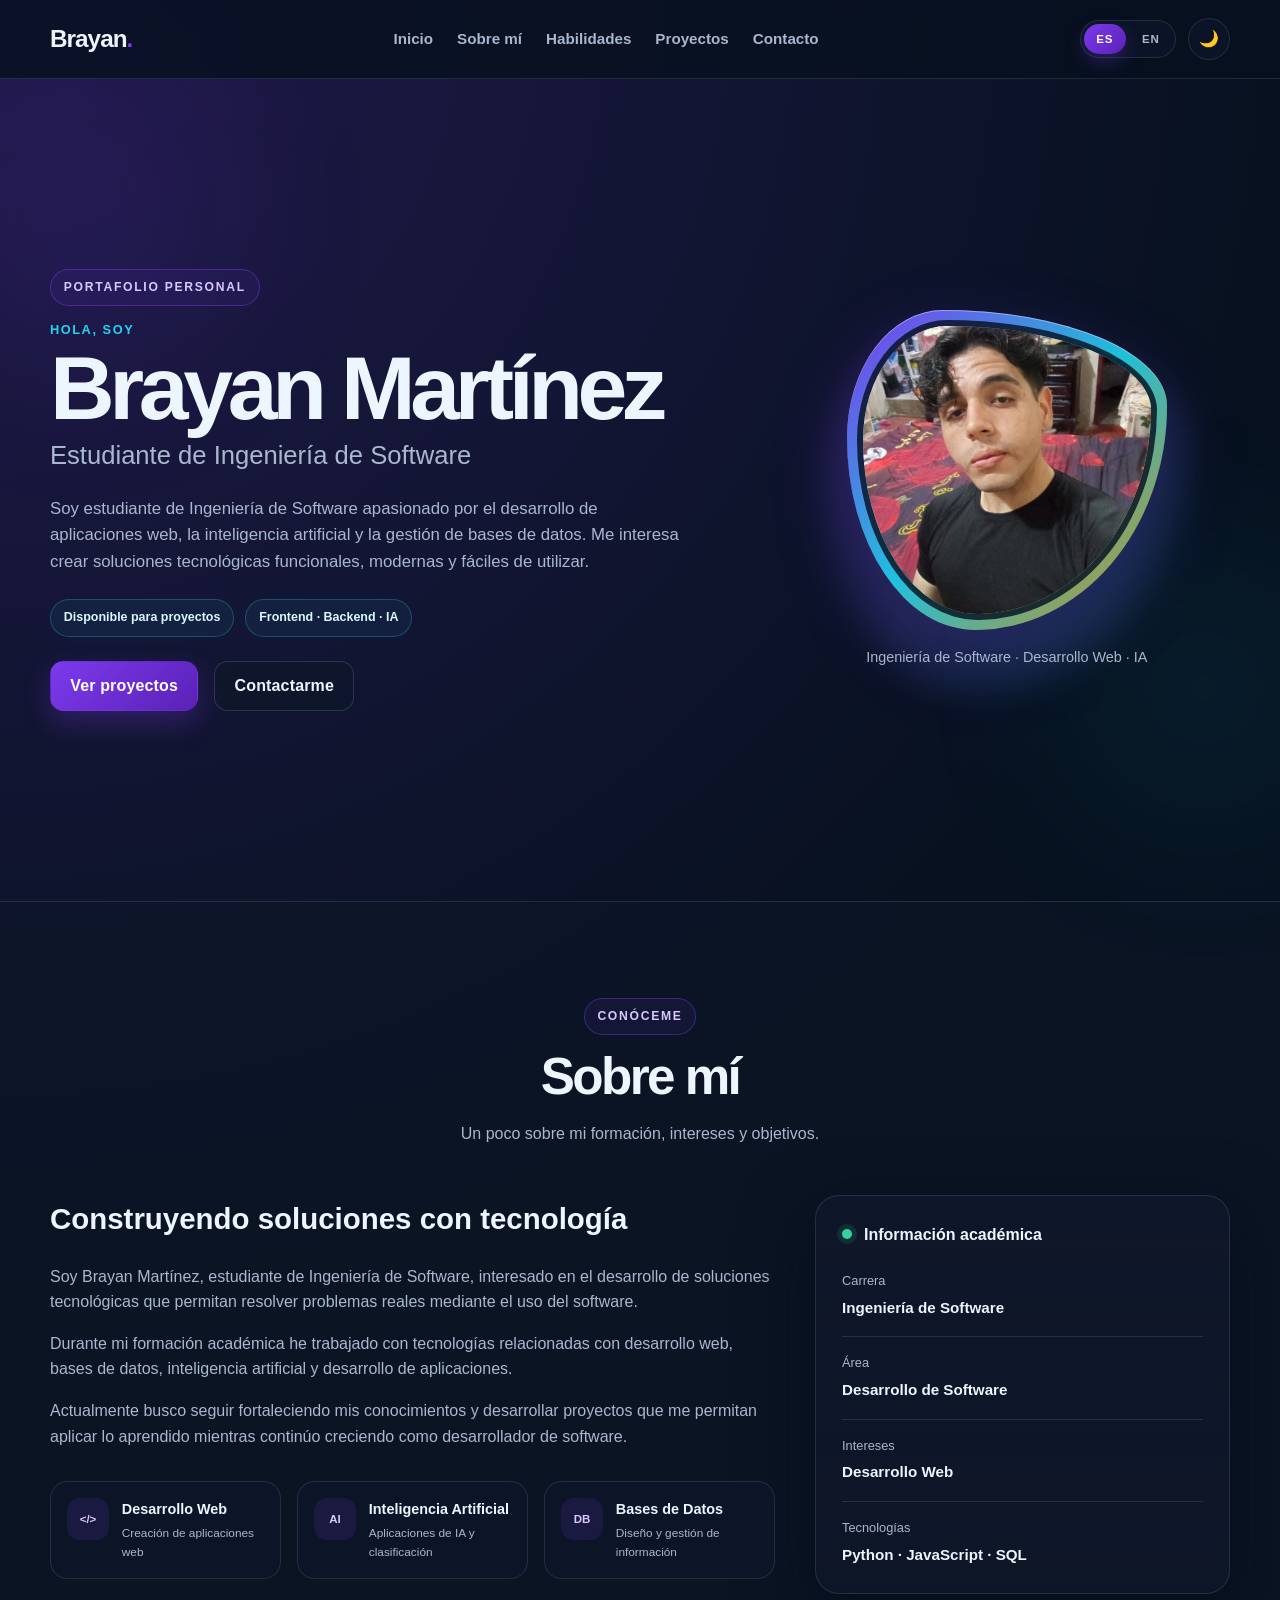
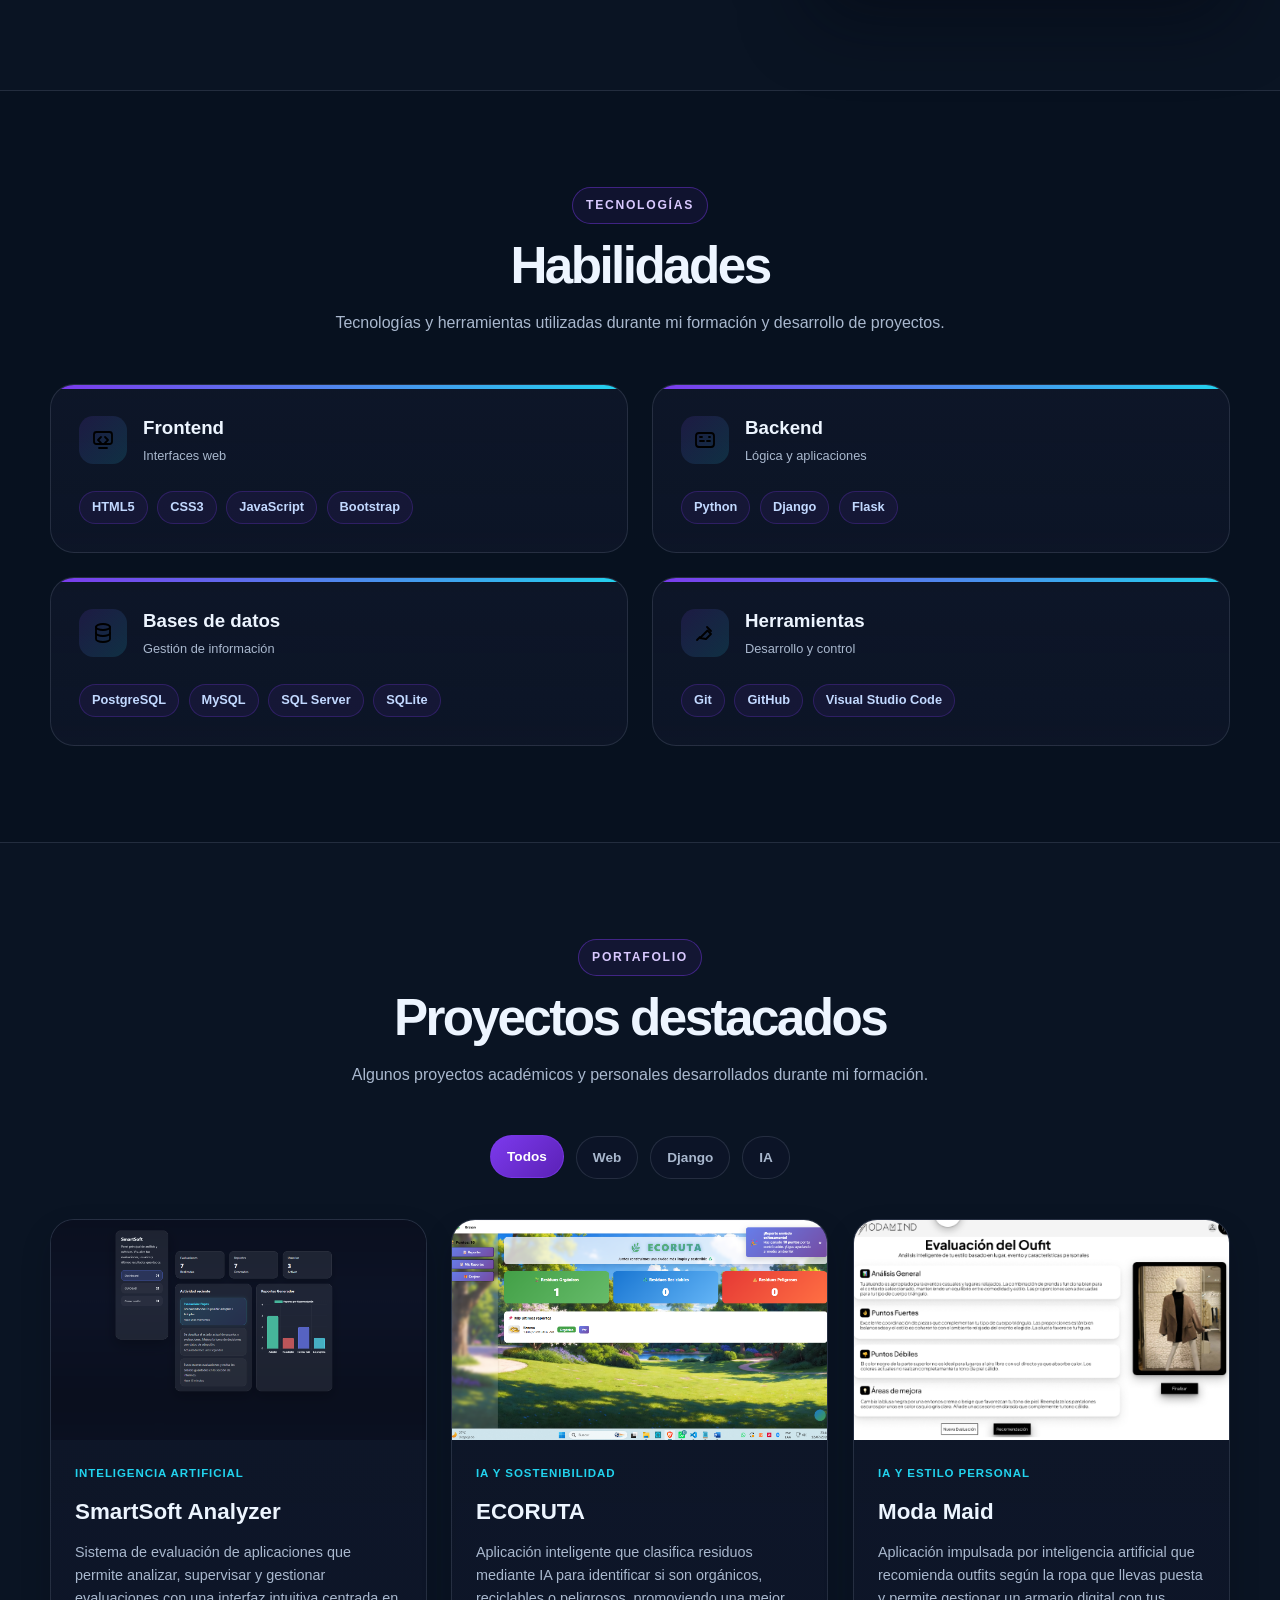
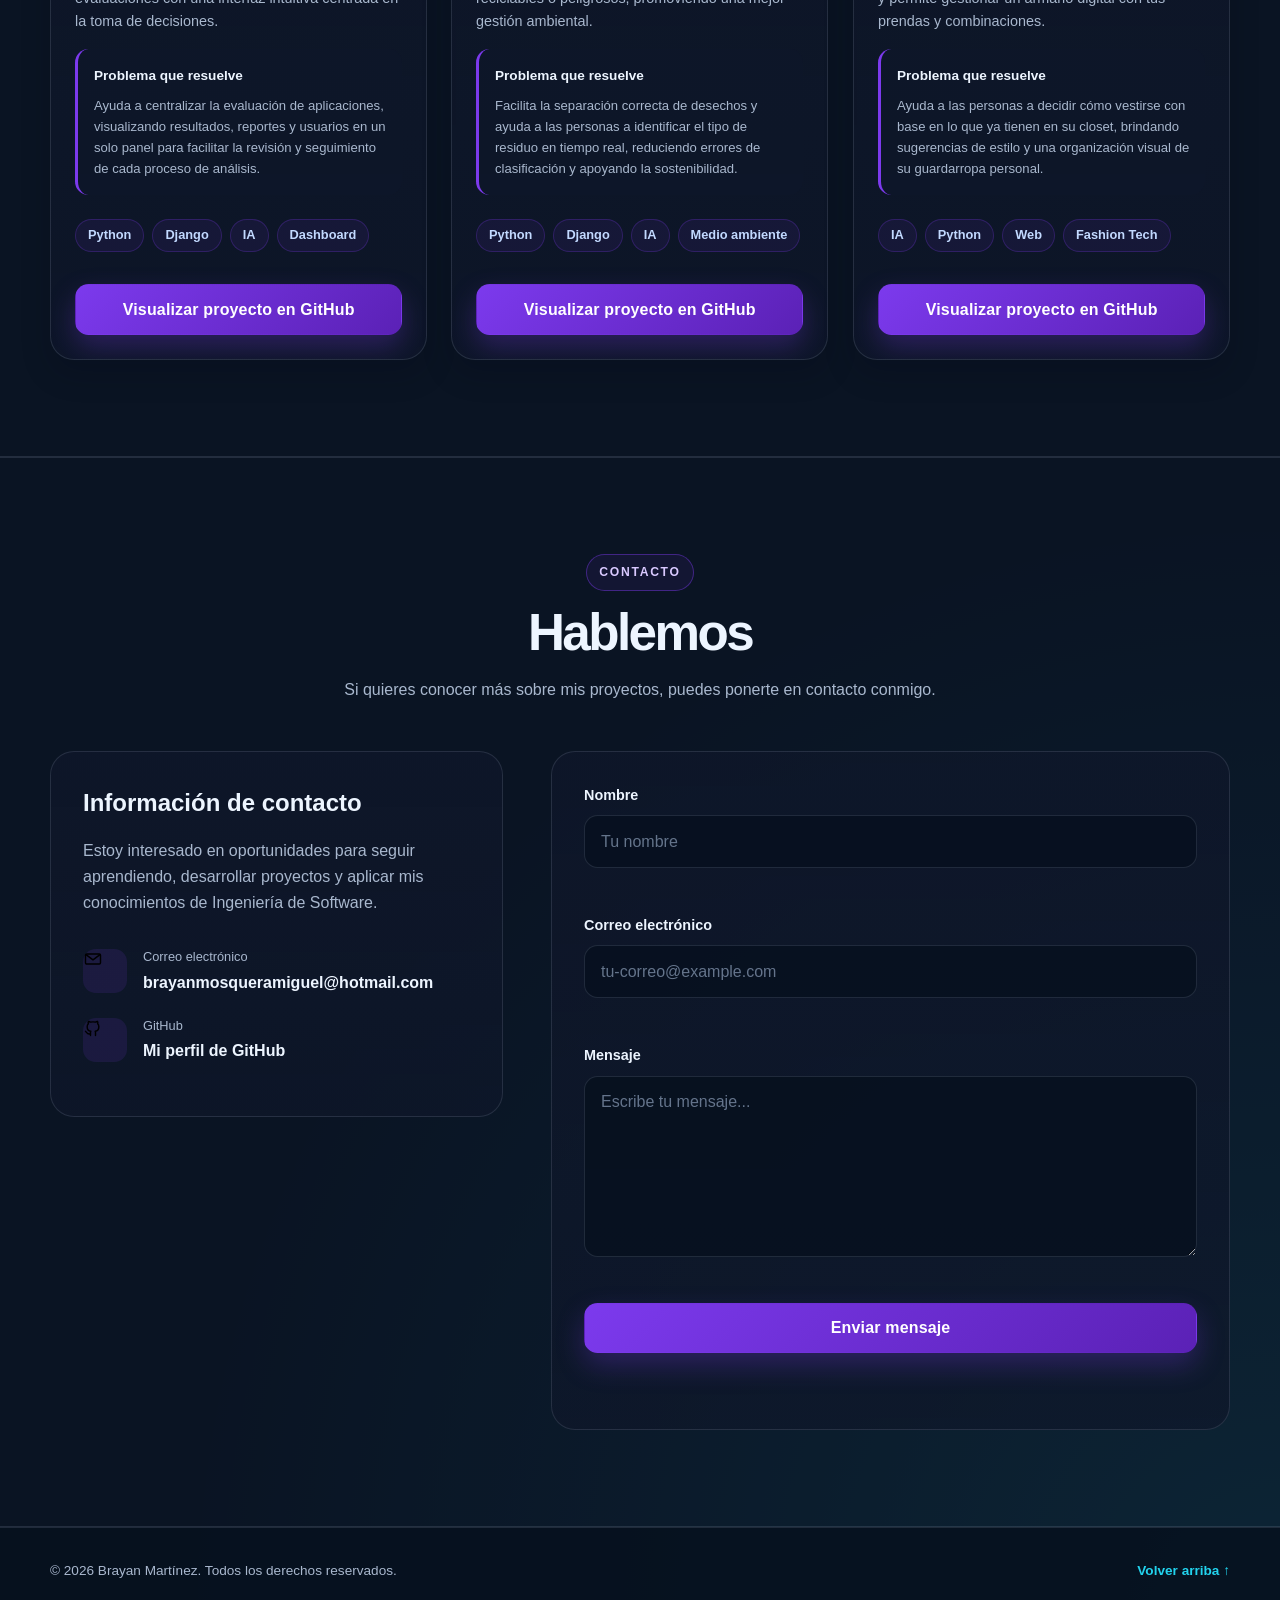
==== index.html @ 69aeb0bf "separando los archivos de la carpeta portafolio a main" ====
<!DOCTYPE html>
<html lang="es">

<head>
    <meta charset="UTF-8">

    <meta
        name="viewport"
        content="width=device-width, initial-scale=1.0"
    >

    <meta
        name="description"
        content="Portafolio profesional de Brayan Martínez, estudiante de Ingeniería de Software."
    >

    <meta
        name="author"
        content="Brayan Martínez"
    >

    <title>Brayan Martínez | Portafolio</title>

    <link
        rel="stylesheet"
        href="css/styles.css"
    >
</head>

<body>
    <header class="header">

        <div class="container navbar">

            <a
                href="#inicio"
                class="logo"
                aria-label="Ir al inicio"
            >
                Brayan<span>.</span>
            </a>

            <nav
                class="nav"
                aria-label="Navegación principal"
            >

                <button
                    id="menu-toggle"
                    class="menu-toggle"
                    aria-label="Abrir menú"
                    aria-expanded="false"
                    aria-controls="nav-list"
                    type="button"
                >
                    ☰
                </button>

                <ul
                    id="nav-list"
                    class="nav-list"
                >
                    <li>
                        <a href="#inicio" data-i18n="nav.home">Inicio</a>
                    </li>

                    <li>
                        <a href="#sobre-mi" data-i18n="nav.about">Sobre mí</a>
                    </li>

                    <li>
                        <a href="#skills" data-i18n="nav.skills">Habilidades</a>
                    </li>

                    <li>
                        <a href="#proyectos" data-i18n="nav.projects">Proyectos</a>
                    </li>

                    <li>
                        <a href="#contacto" data-i18n="nav.contact">Contacto</a>
                    </li>
                </ul>

            </nav>

            <div class="toolbar-actions">
                <div class="lang-switch" aria-label="Selector de idioma">
                    <button class="lang-btn active" type="button" data-lang="es" aria-label="Cambiar a español">ES</button>
                    <button class="lang-btn" type="button" data-lang="en" aria-label="Switch to English">EN</button>
                </div>

                <button
                    id="theme-toggle"
                    class="theme-toggle"
                    type="button"
                    aria-label="Cambiar a modo claro"
                >
                    🌙
                </button>
            </div>

        </div>

    </header>


    <main>
        <section
            id="inicio"
            class="hero section"
        >

            <div class="container hero-content">

                <div class="hero-text">

                    <span class="section-tag" data-i18n="hero.tag">
                        PORTAFOLIO PERSONAL
                    </span>

                    <p class="hero-greeting" data-i18n="hero.greeting">
                        Hola, soy
                    </p>

                    <h1>
                        Brayan Martínez
                    </h1>

                    <h2 data-i18n="hero.subtitle">
                        Estudiante de Ingeniería de Software
                    </h2>

                    <p class="hero-description" data-i18n="hero.description">
                        Soy estudiante de Ingeniería de Software apasionado
                        por el desarrollo de aplicaciones web, la inteligencia
                        artificial y la gestión de bases de datos. Me interesa
                        crear soluciones tecnológicas funcionales, modernas
                        y fáciles de utilizar.
                    </p>

                    <div class="hero-meta" aria-label="Información rápida">
                        <span data-i18n="hero.meta.one">Disponible para proyectos</span>
                        <span data-i18n="hero.meta.two">Frontend · Backend · IA</span>
                    </div>

                    <div class="hero-actions">

                        <a
                            href="#proyectos"
                            class="btn btn-primary"
                            data-i18n="hero.button.primary"
                        >
                            Ver proyectos
                        </a>

                        <a
                            href="#contacto"
                            class="btn btn-secondary"
                            data-i18n="hero.button.secondary"
                        >
                            Contactarme
                        </a>

                    </div>

                </div>


                <figure class="hero-image">

                    <div class="profile-image-wrapper">

                        <img
                            src="img/Perfil.png"
                            alt="Foto de Brayan Martínez"
                        >

                    </div>

                    <figcaption>
                        Ingeniería de Software · Desarrollo Web · IA
                    </figcaption>

                </figure>

            </div>

        </section>

        <section
            id="sobre-mi"
            class="section section-alt"
        >

            <div class="container">

                <div class="section-header">

                    <span class="section-tag">
                        CONÓCEME
                    </span>

                    <h2>
                        Sobre mí
                    </h2>

                    <p>
                        Un poco sobre mi formación, intereses y objetivos.
                    </p>

                </div>


                <div class="about-grid">

                    <article class="about-content">

                        <div class="about-text">

                            <h3>
                                Construyendo soluciones con tecnología
                            </h3>

                            <p>
                                Soy Brayan Martínez, estudiante de Ingeniería
                                de Software, interesado en el desarrollo de
                                soluciones tecnológicas que permitan resolver
                                problemas reales mediante el uso del software.
                            </p>

                            <p>
                                Durante mi formación académica he trabajado
                                con tecnologías relacionadas con desarrollo
                                web, bases de datos, inteligencia artificial
                                y desarrollo de aplicaciones.
                            </p>

                            <p>
                                Actualmente busco seguir fortaleciendo mis
                                conocimientos y desarrollar proyectos que me
                                permitan aplicar lo aprendido mientras
                                continúo creciendo como desarrollador
                                de software.
                            </p>


                            <div class="about-highlights">

                                <article class="highlight-item">
                                    <span class="highlight-icon">
                                        &lt;/&gt;
                                    </span>

                                    <div>
                                        <strong>
                                            Desarrollo Web
                                        </strong>

                                        <span>
                                            Creación de aplicaciones web
                                        </span>
                                    </div>
                                </article>


                                <article class="highlight-item">
                                    <span class="highlight-icon">
                                        AI
                                    </span>

                                    <div>
                                        <strong>
                                            Inteligencia Artificial
                                        </strong>

                                        <span>
                                            Aplicaciones de IA y clasificación
                                        </span>
                                    </div>
                                </article>


                                <article class="highlight-item">
                                    <span class="highlight-icon">
                                        DB
                                    </span>

                                    <div>
                                        <strong>
                                            Bases de Datos
                                        </strong>

                                        <span>
                                            Diseño y gestión de información
                                        </span>
                                    </div>
                                </article>

                            </div>

                        </div>

                    </article>


                    <aside class="about-card">

                        <div class="about-card-header">
                            <span class="status-dot"></span>

                            <span>
                                Información académica
                            </span>
                        </div>

                        <div class="about-info">

                            <div class="info-item">
                                <span class="info-label">
                                    Carrera
                                </span>

                                <strong>
                                    Ingeniería de Software
                                </strong>
                            </div>


                            <div class="info-item">
                                <span class="info-label">
                                    Área
                                </span>

                                <strong>
                                    Desarrollo de Software
                                </strong>
                            </div>


                            <div class="info-item">
                                <span class="info-label">
                                    Intereses
                                </span>

                                <strong>
                                    Desarrollo Web
                                </strong>
                            </div>


                            <div class="info-item">
                                <span class="info-label">
                                    Tecnologías
                                </span>

                                <strong>
                                    Python · JavaScript · SQL
                                </strong>
                            </div>

                        </div>

                    </aside>

                </div>

            </div>

        </section>

        <section
            id="skills"
            class="section"
        >

            <div class="container">

                <div class="section-header">

                    <span class="section-tag">
                        TECNOLOGÍAS
                    </span>

                    <h2>
                        Habilidades
                    </h2>

                    <p>
                        Tecnologías y herramientas utilizadas durante
                        mi formación y desarrollo de proyectos.
                    </p>

                </div>


                <div class="skills-grid">

                    <article class="skill-category">

                        <div class="skill-category-header">
                            <span class="category-icon">
                                <img src="icon/frontend.svg" alt="Icono frontend" width="24" height="24">
                            </span>

                            <div>
                                <h3>
                                    Frontend
                                </h3>

                                <p>
                                    Interfaces web
                                </p>
                            </div>
                        </div>

                        <div class="skill-list">

                            <span class="skill-badge">
                                HTML5
                            </span>

                            <span class="skill-badge">
                                CSS3
                            </span>

                            <span class="skill-badge">
                                JavaScript
                            </span>

                            <span class="skill-badge">
                                Bootstrap
                            </span>

                        </div>

                    </article>


                    <article class="skill-category">

                        <div class="skill-category-header">
                            <span class="category-icon">
                                <img src="icon/backend.svg" alt="Icono backend" width="24" height="24">
                            </span>

                            <div>
                                <h3>
                                    Backend
                                </h3>

                                <p>
                                    Lógica y aplicaciones
                                </p>
                            </div>
                        </div>

                        <div class="skill-list">

                            <span class="skill-badge">
                                Python
                            </span>

                            <span class="skill-badge">
                                Django
                            </span>

                            <span class="skill-badge">
                                Flask
                            </span>

                        </div>

                    </article>


                    <article class="skill-category">

                        <div class="skill-category-header">
                            <span class="category-icon">
                                <img src="icon/database.svg" alt="Icono de bases de datos" width="24" height="24">
                            </span>

                            <div>
                                <h3>
                                    Bases de datos
                                </h3>

                                <p>
                                    Gestión de información
                                </p>
                            </div>
                        </div>

                        <div class="skill-list">

                            <span class="skill-badge">
                                PostgreSQL
                            </span>

                            <span class="skill-badge">
                                MySQL
                            </span>

                            <span class="skill-badge">
                                SQL Server
                            </span>

                            <span class="skill-badge">
                                SQLite
                            </span>

                        </div>

                    </article>


                    <article class="skill-category">

                        <div class="skill-category-header">
                            <span class="category-icon">
                                <img src="icon/tools.svg" alt="Icono de herramientas" width="24" height="24">
                            </span>

                            <div>
                                <h3>
                                    Herramientas
                                </h3>

                                <p>
                                    Desarrollo y control
                                </p>
                            </div>
                        </div>

                        <div class="skill-list">

                            <span class="skill-badge">
                                Git
                            </span>

                            <span class="skill-badge">
                                GitHub
                            </span>

                            <span class="skill-badge">
                                Visual Studio Code
                            </span>

                        </div>

                    </article>

                </div>

            </div>

        </section>

        <section
            id="proyectos"
            class="section section-alt"
        >

            <div class="container">

                <div class="section-header">

                    <span class="section-tag">
                        PORTAFOLIO
                    </span>

                    <h2>
                        Proyectos destacados
                    </h2>

                    <p>
                        Algunos proyectos académicos y personales
                        desarrollados durante mi formación.
                    </p>

                </div>


                <div
                    class="project-filters"
                    aria-label="Filtrar proyectos"
                >

                    <button
                        class="filter-btn active"
                        type="button"
                        data-filter="all"
                    >
                        Todos
                    </button>

                    <button
                        class="filter-btn"
                        type="button"
                        data-filter="web"
                    >
                        Web
                    </button>

                    <button
                        class="filter-btn"
                        type="button"
                        data-filter="django"
                    >
                        Django
                    </button>

                    <button
                        class="filter-btn"
                        type="button"
                        data-filter="ia"
                    >
                        IA
                    </button>

                </div>


                <div class="projects-grid">

                    <article
                        class="project-card"
                        data-category="ia django"
                    >

                        <figure class="project-image">

                            <img
                                src="img/Proyecto1.png"
                                alt="Dashboard de SmartSoft Analyzer"
                            >

                        </figure>


                        <div class="project-content">

                            <span class="project-category">
                                Inteligencia Artificial
                            </span>

                            <h3>
                                SmartSoft Analyzer
                            </h3>

                            <p>
                                Sistema de evaluación de aplicaciones que permite
                                analizar, supervisar y gestionar evaluaciones con
                                una interfaz intuitiva centrada en la toma de decisiones.
                            </p>


                            <div class="project-problem">

                                <strong>
                                    Problema que resuelve
                                </strong>

                                <p>
                                    Ayuda a centralizar la evaluación de aplicaciones,
                                    visualizando resultados, reportes y usuarios en un
                                    solo panel para facilitar la revisión y seguimiento
                                    de cada proceso de análisis.
                                </p>

                            </div>


                            <div class="project-technologies">

                                <span class="skill-badge">
                                    Python
                                </span>

                                <span class="skill-badge">
                                    Django
                                </span>

                                <span class="skill-badge">
                                    IA
                                </span>

                                <span class="skill-badge">
                                    Dashboard
                                </span>

                            </div>


                            <div class="project-links">

                                <a
                                    href="https://github.com/BrayanMartinez67/SmartSoft-Analyzer"
                                    class="btn btn-primary"
                                    target="_blank"
                                    rel="noopener noreferrer"
                                >
                                    Visualizar proyecto en GitHub
                                </a>

                            </div>

                        </div>

                    </article>


                    <article
                        class="project-card"
                        data-category="web django ia"
                    >

                        <figure class="project-image">

                            <img
                                src="img/Proyecto2.png"
                                alt="Interfaz de ECORUTA"
                            >

                        </figure>


                        <div class="project-content">

                            <span class="project-category">
                                IA y Sostenibilidad
                            </span>

                            <h3>
                                ECORUTA
                            </h3>

                            <p>
                                Aplicación inteligente que clasifica residuos mediante IA
                                para identificar si son orgánicos, reciclables o peligrosos,
                                promoviendo una mejor gestión ambiental.
                            </p>


                            <div class="project-problem">

                                <strong>
                                    Problema que resuelve
                                </strong>

                                <p>
                                    Facilita la separación correcta de desechos y ayuda a
                                    las personas a identificar el tipo de residuo en tiempo real,
                                    reduciendo errores de clasificación y apoyando la sostenibilidad.
                                </p>

                            </div>


                            <div class="project-technologies">

                                <span class="skill-badge">
                                    Python
                                </span>

                                <span class="skill-badge">
                                    Django
                                </span>

                                <span class="skill-badge">
                                    IA
                                </span>

                                <span class="skill-badge">
                                    Medio ambiente
                                </span>

                            </div>


                            <div class="project-links">

                                <a
                                    href="https://github.com/BrayanMartinez67/ECURUTA"
                                    class="btn btn-primary"
                                    target="_blank"
                                    rel="noopener noreferrer"
                                >
                                    Visualizar proyecto en GitHub
                                </a>

                            </div>

                        </div>

                    </article>


                    <article
                        class="project-card"
                        data-category="web ia"
                    >

                        <figure class="project-image">

                            <img
                                src="img/Proyecto%203.png"
                                alt="Ilustración de Moda Maid"
                            >

                        </figure>


                        <div class="project-content">

                            <span class="project-category">
                                IA y Estilo Personal
                            </span>

                            <h3>
                                Moda Maid
                            </h3>

                            <p>
                                Aplicación impulsada por inteligencia artificial que recomienda
                                outfits según la ropa que llevas puesta y permite gestionar un
                                armario digital con tus prendas y combinaciones.
                            </p>


                            <div class="project-problem">

                                <strong>
                                    Problema que resuelve
                                </strong>

                                <p>
                                    Ayuda a las personas a decidir cómo vestirse con base en lo
                                    que ya tienen en su closet, brindando sugerencias de estilo y
                                    una organización visual de su guardarropa personal.
                                </p>

                            </div>


                            <div class="project-technologies">

                                <span class="skill-badge">
                                    IA
                                </span>

                                <span class="skill-badge">
                                    Python
                                </span>

                                <span class="skill-badge">
                                    Web
                                </span>

                                <span class="skill-badge">
                                    Fashion Tech
                                </span>

                            </div>


                            <div class="project-links">

                                <a
                                    href="https://github.com/BrayanMartinez67/Moda-Maind_Martinez_Guerrero_Ledesma"
                                    class="btn btn-primary"
                                    target="_blank"
                                    rel="noopener noreferrer"
                                >
                                    Visualizar proyecto en GitHub
                                </a>

                            </div>

                        </div>

                    </article>

                </div>

            </div>

        </section>
        <section
            id="contacto"
            class="section section-alt"
        >

            <div class="container">

                <div class="section-header">

                    <span class="section-tag">
                        CONTACTO
                    </span>

                    <h2>
                        Hablemos
                    </h2>

                    <p>
                        Si quieres conocer más sobre mis proyectos,
                        puedes ponerte en contacto conmigo.
                    </p>

                </div>


                <div class="contact-grid">

                    <aside class="contact-info">

                        <h3>
                            Información de contacto
                        </h3>

                        <p>
                            Estoy interesado en oportunidades para seguir
                            aprendiendo, desarrollar proyectos y aplicar
                            mis conocimientos de Ingeniería de Software.
                        </p>


                        <div class="contact-item">

                            <span class="contact-icon">
                                <img src="icon/email.svg" alt="Correo electrónico" width="20" height="20">
                            </span>

                            <div>

                                <span>
                                    Correo electrónico
                                </span>

                                <a href="mailto:brayanmosqueramiguel@hotmail.com">
                                    brayanmosqueramiguel@hotmail.com
                                </a>

                            </div>

                        </div>


                        <div class="contact-item">

                            <span class="contact-icon">
                                <img src="icon/github.svg" alt="GitHub" width="20" height="20">
                            </span>

                            <div>

                                <span>
                                    GitHub
                                </span>

                                <a
                                    href="https://github.com/BrayanMartinez67"
                                    target="_blank"
                                    rel="noopener noreferrer"
                                >
                                    Mi perfil de GitHub
                                </a>

                            </div>

                        </div>

                    </aside>


                    <div class="contact-form-wrapper">

                        <form
                            id="contact-form"
                            class="contact-form"
                            novalidate
                        >

                            <div class="form-group">

                                <label for="nombre">
                                    Nombre
                                </label>

                                <input
                                    type="text"
                                    id="nombre"
                                    name="nombre"
                                    placeholder="Tu nombre"
                                    autocomplete="name"
                                    required
                                >

                                <small
                                    id="nombre-error"
                                    class="form-error"
                                ></small>

                            </div>


                            <div class="form-group">

                                <label for="email">
                                    Correo electrónico
                                </label>

                                <input
                                    type="email"
                                    id="email"
                                    name="email"
                                    placeholder="tu-correo@example.com"
                                    autocomplete="email"
                                    required
                                >

                                <small
                                    id="email-error"
                                    class="form-error"
                                ></small>

                            </div>


                            <div class="form-group">

                                <label for="mensaje">
                                    Mensaje
                                </label>

                                <textarea
                                    id="mensaje"
                                    name="mensaje"
                                    rows="6"
                                    placeholder="Escribe tu mensaje..."
                                    required
                                ></textarea>

                                <small
                                    id="mensaje-error"
                                    class="form-error"
                                ></small>

                            </div>


                            <button
                                type="submit"
                                class="btn btn-primary btn-submit"
                            >
                                Enviar mensaje
                            </button>


                            <p
                                id="form-message"
                                class="form-message"
                                role="status"
                                aria-live="polite"
                            ></p>

                        </form>

                    </div>

                </div>

            </div>

        </section>

    </main>

    <footer class="footer">

        <div class="container footer-content">

            <p>
                © 2026 Brayan Martínez. Todos los derechos reservados.
            </p>

            <a href="#inicio">
                Volver arriba ↑
            </a>

        </div>

    </footer>

    <button
        id="back-to-top"
        class="back-to-top"
        type="button"
        aria-label="Volver al inicio"
    >
        ↑
    </button>


    <script src="js/script.js"></script>

</body>

</html>
---- css/styles.css ----
:root {
  --bg: #07111f;
  --bg-alt: #0d1728;
  --panel: rgba(15, 23, 42, 0.82);
  --panel-strong: rgba(17, 24, 39, 0.96);
  --text: #edf5ff;
  --muted: #a9b8ce;
  --primary: #7c3aed;
  --primary-strong: #5b21b6;
  --secondary: #22d3ee;
  --accent: #f59e0b;
  --border: rgba(148, 163, 184, 0.18);
  --success: #34d399;
  --danger: #f87171;
  --shadow: 0 24px 70px rgba(3, 7, 18, 0.5);
  --radius-sm: 0.85rem;
  --radius-md: 1.1rem;
  --radius-lg: 1.5rem;
  --container: 1180px;
}

* { box-sizing: border-box; margin: 0; padding: 0; }
html { scroll-behavior: smooth; scroll-padding-top: 90px; }
body {
  font-family: Arial, Helvetica, sans-serif;
  line-height: 1.6;
  color: var(--text);
  background:
    radial-gradient(circle at top left, rgba(124, 58, 237, 0.22), transparent 26%),
    radial-gradient(circle at bottom right, rgba(34, 211, 238, 0.18), transparent 22%),
    var(--bg);
  overflow-x: hidden;
}
body::before, body::after {
  content: "";
  position: fixed;
  inset: auto;
  width: 280px; height: 280px;
  border-radius: 50%;
  filter: blur(100px);
  z-index: -1;
  opacity: 0.45;
}
body::before { top: 8%; left: -5%; background: rgba(124, 58, 237, 0.28); }
body::after { right: -5%; bottom: 8%; background: rgba(34, 211, 238, 0.18); }
img { display: block; max-width: 100%; }
a { color: inherit; text-decoration: none; }
ul { list-style: none; }
button, input, textarea { font: inherit; }
button { cursor: pointer; }
:focus-visible { outline: 3px solid var(--secondary); outline-offset: 3px; }
.reveal {
  opacity: 0;
  transform: translateY(28px);
  transition: opacity 0.7s ease, transform 0.7s ease, box-shadow 0.35s ease;
  will-change: transform, opacity;
}
.reveal.visible {
  opacity: 1;
  transform: translateY(0);
}
.container { width: min(100% - 2rem, var(--container)); margin-inline: auto; }
.section { padding: 6rem 0; }
.section-alt { background: rgba(15, 23, 42, 0.52); border-top: 1px solid var(--border); border-bottom: 1px solid var(--border); }
.section-header { max-width: 720px; margin: 0 auto 3rem; text-align: center; }
.section-tag {
  display: inline-flex; align-items: center; justify-content: center;
  padding: 0.5rem 0.8rem; margin-bottom: 0.85rem;
  border: 1px solid rgba(124, 58, 237, 0.44);
  border-radius: 999px; background: rgba(124, 58, 237, 0.08); color: #d9c9ff;
  font-size: 0.76rem; font-weight: 800; letter-spacing: 0.14em; text-transform: uppercase;
}
.section-header h2 { margin-bottom: 1rem; font-size: clamp(2.1rem, 4vw, 3.2rem); line-height: 1.1; letter-spacing: -0.05em; }
.section-header p { color: var(--muted); font-size: 1rem; }

.header {
  position: sticky; top: 0; z-index: 1000;
  background: rgba(7, 17, 31, 0.8); border-bottom: 1px solid var(--border);
  backdrop-filter: blur(14px); -webkit-backdrop-filter: blur(14px);
}
.navbar { min-height: 78px; display: flex; align-items: center; justify-content: space-between; gap: 1rem; }
.logo { font-size: 1.52rem; font-weight: 900; letter-spacing: -0.04em; }
.logo span { color: var(--primary); }
.nav { display: flex; align-items: center; }
.nav-list { display: flex; align-items: center; gap: 1.5rem; }
.nav-list a {
  position: relative; padding: 0.5rem 0; color: var(--muted); font-size: 0.95rem; font-weight: 700;
  transition: color 0.28s ease;
}
.nav-list a::after {
  content: ""; position: absolute; left: 0; bottom: -0.08rem; width: 0; height: 2px;
  background: linear-gradient(90deg, var(--primary), var(--secondary)); border-radius: 999px; transition: width 0.28s ease;
}
.nav-list a:hover { color: var(--text); }
.nav-list a:hover::after { width: 100%; }
.menu-toggle { display: none; border: 0; background: transparent; color: var(--text); font-size: 1.5rem; }
.toolbar-actions {
  display: flex; align-items: center; gap: 0.75rem;
}
.lang-switch {
  display: inline-flex; align-items: center; gap: 0.25rem; padding: 0.2rem; border: 1px solid var(--border); border-radius: 999px; background: rgba(15, 23, 42, 0.7);
}
.lang-btn {
  min-width: 42px; height: 30px; padding: 0 0.7rem; border: 0; border-radius: 999px; background: transparent; color: var(--muted); font-size: 0.72rem; font-weight: 800; letter-spacing: 0.08em; transition: all 0.25s ease;
}
.lang-btn.active {
  background: linear-gradient(135deg, var(--primary), var(--primary-strong)); color: #fff; box-shadow: 0 8px 18px rgba(124, 58, 237, 0.26);
}
.theme-toggle {
  width: 42px; height: 42px; display: grid; place-items: center; border: 1px solid var(--border); border-radius: 50%;
  background: rgba(15, 23, 42, 0.7); color: var(--text); transition: transform 0.28s ease, border-color 0.28s ease, box-shadow 0.28s ease;
}
.theme-toggle:hover {
  transform: rotate(16deg) scale(1.05); border-color: rgba(124, 58, 237, 0.8); box-shadow: 0 0 0 5px rgba(124, 58, 237, 0.08);
}

.hero { min-height: calc(100vh - 78px); display: flex; align-items: center; }
.hero-content { display: grid; grid-template-columns: 1.2fr 0.8fr; align-items: center; gap: 4rem; }
.hero-text { animation: fadeUp 0.8s ease both; }
.hero-greeting { margin-bottom: 0.5rem; color: var(--secondary); text-transform: uppercase; letter-spacing: 0.12em; font-size: 0.8rem; font-weight: 700; }
.hero h1 { margin-bottom: 0.4rem; font-size: clamp(3.1rem, 7vw, 5.7rem); letter-spacing: -0.06em; line-height: 0.9; }
.hero h2 { margin-bottom: 1.2rem; color: var(--muted); font-size: clamp(1.2rem, 2vw, 1.9rem); font-weight: 500; }
.hero-description { max-width: 640px; margin-bottom: 1.4rem; color: var(--muted); font-size: 1.05rem; }
.hero-meta { display: flex; flex-wrap: wrap; gap: 0.7rem; margin-bottom: 1.5rem; }
.hero-meta span {
  display: inline-flex; align-items: center; padding: 0.5rem 0.8rem; border: 1px solid rgba(34, 211, 238, 0.28);
  border-radius: 999px; background: rgba(34, 211, 238, 0.06); color: #d8f9ff; font-size: 0.78rem; font-weight: 700;
}
.hero-actions { display: flex; flex-wrap: wrap; gap: 1rem; }
.hero-image { position: relative; text-align: center; animation: fadeUp 0.8s 0.12s ease both; }
.hero-image::before {
  content: ""; position: absolute; inset: 5% 10% -6% 10%; border-radius: 30% 70% 60% 40% / 40% 30% 70% 60%;
  background: linear-gradient(135deg, rgba(124, 58, 237, 0.18), rgba(34, 211, 238, 0.12)); filter: blur(18px); z-index: 0;
}
.profile-image-wrapper {
  position: relative; z-index: 1; width: min(320px, 75vw); aspect-ratio: 1; margin-inline: auto; padding: 10px;
  border-radius: 30% 70% 60% 40% / 40% 30% 70% 60%; background: linear-gradient(135deg, rgba(124,58,237,1), rgba(34,211,238,0.9), rgba(245,158,11,0.86));
  box-shadow: 0 30px 80px rgba(124, 58, 237, 0.22), inset 0 1px 0 rgba(255,255,255,0.4);
  animation: floatImage 7s ease-in-out infinite;
}
.profile-image-wrapper img {
  width: 100%; height: 100%; object-fit: cover; border-radius: 30% 70% 60% 40% / 40% 30% 70% 60%; border: 6px solid rgba(7, 17, 31, 0.82); box-shadow: inset 0 0 0 1px rgba(255,255,255,0.32);
}
.hero-image figcaption { position: relative; z-index: 1; margin-top: 1rem; color: var(--muted); font-size: 0.9rem; }

.btn {
  position: relative; overflow: hidden; isolation: isolate; display: inline-flex; align-items: center; justify-content: center; min-height: 46px; padding: 0.72rem 1.2rem;
  border: 1px solid transparent; border-radius: var(--radius-sm); font-weight: 800; letter-spacing: 0.01em; transition: transform 0.28s ease, box-shadow 0.28s ease, background-color 0.28s ease, border-color 0.28s ease;
}
.btn::before {
  content: ""; position: absolute; inset: 0; background: linear-gradient(120deg, transparent 15%, rgba(255,255,255,0.28), transparent 55%);
  transform: translateX(-120%); transition: transform 0.7s ease;
}
.btn:hover { transform: translateY(-2px); }
.btn:hover::before { transform: translateX(120%); }
.btn-primary {
  background: linear-gradient(135deg, var(--primary), var(--primary-strong)); color: white; box-shadow: 0 12px 28px rgba(124, 58, 237, 0.28);
}
.btn-primary:hover { box-shadow: 0 16px 36px rgba(124, 58, 237, 0.38); }
.btn-secondary { border-color: rgba(148, 163, 184, 0.22); background: rgba(15, 23, 42, 0.65); color: var(--text); }
.btn-secondary:hover { border-color: rgba(124, 58, 237, 0.6); background: rgba(124, 58, 237, 0.08); box-shadow: 0 12px 26px rgba(124, 58, 237, 0.12); }

.about-grid { display: grid; grid-template-columns: 1.4fr 0.8fr; gap: 2.5rem; align-items: start; }
.about-text h3 { margin-bottom: 1.35rem; font-size: clamp(1.5rem, 2.3vw, 2rem); }
.about-text p { margin-bottom: 1rem; color: var(--muted); }
.about-highlights { display: grid; grid-template-columns: repeat(3, 1fr); gap: 1rem; margin-top: 2rem; }
.highlight-item {
  display: flex; gap: 0.8rem; padding: 1rem; border: 1px solid var(--border); border-radius: var(--radius-md);
  background: rgba(15, 23, 42, 0.62); transition: transform 0.28s ease, border-color 0.28s ease;
}
.highlight-item:hover { transform: translateY(-4px); border-color: rgba(124, 58, 237, 0.5); }
.highlight-icon {
  min-width: 42px; height: 42px; display: grid; place-items: center; border-radius: 0.8rem; background: rgba(124, 58, 237, 0.12);
  color: #d9c9ff; font-size: 0.72rem; font-weight: 800;
}
.highlight-item strong { display: block; margin-bottom: 0.2rem; font-size: 0.9rem; }
.highlight-item span:last-child { display: block; color: var(--muted); font-size: 0.74rem; }

.about-card {
  padding: 1.6rem; border: 1px solid var(--border); border-radius: var(--radius-lg); background: linear-gradient(180deg, rgba(15, 23, 42, 0.92), rgba(15, 23, 42, 0.74)); box-shadow: var(--shadow);
}
.about-card-header { display: flex; align-items: center; gap: 0.75rem; margin-bottom: 1.5rem; font-weight: 700; }
.status-dot { width: 10px; height: 10px; border-radius: 50%; background: var(--success); box-shadow: 0 0 0 5px rgba(52, 211, 153, 0.12); }
.about-info { display: grid; gap: 1rem; }
.info-item { padding-bottom: 1rem; border-bottom: 1px solid var(--border); }
.info-item:last-child { border-bottom: 0; padding-bottom: 0; }
.info-label { display: block; margin-bottom: 0.2rem; color: var(--muted); font-size: 0.8rem; }
.info-item strong { font-size: 0.95rem; }

.skills-grid { display: grid; grid-template-columns: repeat(2, 1fr); gap: 1.5rem; }
.skill-category {
  position: relative; padding: 1.75rem; border: 1px solid var(--border); border-radius: var(--radius-lg);
  background: linear-gradient(180deg, rgba(15, 23, 42, 0.82), rgba(15, 23, 42, 0.7)); transition: transform 0.28s ease, border-color 0.28s ease, box-shadow 0.28s ease; overflow: hidden;
}
.skill-category::before { content: ""; position: absolute; inset: 0 0 auto 0; height: 4px; background: linear-gradient(90deg, var(--primary), var(--secondary)); }
.skill-category:hover { transform: translateY(-6px); border-color: rgba(124, 58, 237, 0.42); box-shadow: 0 24px 50px rgba(124, 58, 237, 0.12); }
.skill-category-header { display: flex; align-items: center; gap: 1rem; margin-bottom: 1.5rem; }
.category-icon {
  width: 48px; height: 48px; display: grid; place-items: center; flex-shrink: 0; border-radius: 0.9rem; background: linear-gradient(135deg, rgba(124,58,237,0.14), rgba(34,211,238,0.14)); color: #d9c9ff; font-size: 0.8rem; font-weight: 800;
}
.category-icon img {
  width: 24px; height: 24px; object-fit: contain; display: block;
}
.skill-category h3 { margin-bottom: 0.2rem; }
.skill-category-header p { color: var(--muted); font-size: 0.8rem; }
.skill-list { display: flex; flex-wrap: wrap; gap: 0.6rem; }
.skill-badge {
  display: inline-flex; align-items: center; min-height: 32px; padding: 0.35rem 0.75rem; border: 1px solid rgba(124, 58, 237, 0.25);
  border-radius: 999px; background: rgba(124, 58, 237, 0.08); color: #c2d9ff; font-size: 0.8rem; font-weight: 700;
}

.project-filters { display: flex; flex-wrap: wrap; justify-content: center; gap: 0.75rem; margin-bottom: 2.5rem; }
.filter-btn {
  padding: 0.6rem 1rem; border: 1px solid var(--border); border-radius: 999px; background: rgba(15, 23, 42, 0.6); color: var(--muted);
  font-size: 0.85rem; font-weight: 700; transition: transform 0.28s ease, border-color 0.28s ease, background-color 0.28s ease, color 0.28s ease;
}
.filter-btn:hover, .filter-btn.active {
  border-color: rgba(124, 58, 237, 0.7); background: linear-gradient(135deg, var(--primary), var(--primary-strong)); color: white; transform: translateY(-1px);
}
.projects-grid { display: grid; grid-template-columns: repeat(3, 1fr); gap: 1.5rem; }
.project-card {
  display: flex; flex-direction: column; overflow: hidden; border: 1px solid var(--border); border-radius: var(--radius-lg);
  background: linear-gradient(180deg, rgba(15, 23, 42, 0.82), rgba(15, 23, 42, 0.7)); transition: transform 0.28s ease, border-color 0.28s ease, box-shadow 0.28s ease;
  box-shadow: 0 14px 30px rgba(2,6,23,0.18);
}
.project-card:hover { transform: translateY(-8px); border-color: rgba(124, 58, 237, 0.52); box-shadow: 0 26px 60px rgba(124, 58, 237, 0.18); }
.project-image { height: 220px; overflow: hidden; background: rgba(15, 23, 42, 0.8); }
.project-image img { width: 100%; height: 100%; object-fit: cover; transition: transform 0.55s ease; }
.project-card:hover .project-image img { transform: scale(1.05); }
.project-content { flex: 1; display: flex; flex-direction: column; padding: 1.5rem; }
.project-category { display: inline-block; margin-bottom: 0.7rem; color: var(--secondary); font-size: 0.72rem; font-weight: 800; letter-spacing: 0.08em; text-transform: uppercase; }
.project-content h3 { margin-bottom: 0.7rem; font-size: 1.4rem; }
.project-content > p { color: var(--muted); font-size: 0.9rem; }
.project-problem { margin: 1rem 0; padding: 1rem; border-left: 3px solid var(--primary); border-radius: var(--radius-sm); background: rgba(15, 23, 42, 0.7); }
.project-problem strong { display: block; margin-bottom: 0.5rem; color: var(--text); font-size: 0.85rem; }
.project-problem p { margin: 0; color: var(--muted); font-size: 0.82rem; line-height: 1.6; }
.project-technologies { display: flex; flex-wrap: wrap; gap: 0.5rem; margin: 0.5rem 0 1rem; }
.project-links { display: flex; flex-wrap: wrap; gap: 0.75rem; margin-top: auto; padding-top: 1rem; }
.project-links .btn { flex: 1; min-width: 110px; }

.design-block { margin-bottom: 3rem; padding: 2rem; border: 1px solid var(--border); border-radius: var(--radius-lg); background: linear-gradient(180deg, rgba(15, 23, 42, 0.82), rgba(15, 23, 42, 0.7)); }
.design-block-header { margin-bottom: 1.5rem; }
.design-block-header h3 { margin-bottom: 0.4rem; font-size: 1.45rem; }
.design-block-header p { color: var(--muted); font-size: 0.9rem; }
.color-grid { display: grid; grid-template-columns: repeat(6, 1fr); gap: 1rem; }
.color-card { overflow: hidden; border: 1px solid var(--border); border-radius: var(--radius-md); background: rgba(15, 23, 42, 0.7); }
.color-preview { height: 90px; }
.color-card strong, .color-card span { display: block; padding-inline: 0.75rem; }
.color-card strong { padding-top: 0.75rem; font-size: 0.8rem; }
.color-card span { padding-top: 0.2rem; padding-bottom: 0.75rem; color: var(--muted); font-size: 0.7rem; }
.color-primary { background: #2563eb; }
.color-primary-dark { background: #1d4ed8; }
.color-secondary { background: #7c3aed; }
.color-background { background: #0f172a; }
.color-surface { background: #1e293b; }
.color-success { background: #22c55e; }
.typography-demo { display: grid; gap: 1rem; }
.typography-demo h1 { font-size: 3rem; }
.typography-demo h2 { font-size: 2rem; }
.typography-demo h3 { font-size: 1.5rem; }
.text-muted { color: var(--muted); }
.typography-demo a { color: #93c5fd; text-decoration: underline; }
.spacing-demo { display: flex; align-items: end; justify-content: space-between; flex-wrap: wrap; gap: 2rem; }
.spacing-item { display: flex; flex-direction: column; align-items: center; gap: 0.5rem; }
.spacing-item > span { font-weight: 700; }
.spacing-item small { color: var(--muted); }
.spacing-box { width: 50px; background: var(--primary); border-radius: 4px; }
.spacing-xs { height: 8px; }
.spacing-sm { height: 16px; }
.spacing-md { height: 32px; }
.spacing-lg { height: 64px; }
.spacing-xl { height: 120px; }
.components-demo { display: grid; grid-template-columns: repeat(2,1fr); gap: 1.5rem; }
.component-example { padding: 1.5rem; border: 1px solid var(--border); border-radius: var(--radius-md); background: rgba(7, 17, 31, 0.85); }
.component-example h4 { margin-bottom: 1rem; }
.component-row { display: flex; flex-wrap: wrap; align-items: center; gap: 0.75rem; }
.component-example label { display: block; margin-bottom: 0.5rem; font-size: 0.85rem; font-weight: 600; }
.component-example input, .component-example textarea { width: 100%; padding: 0.75rem; border: 1px solid var(--border); border-radius: var(--radius-sm); background: rgba(15, 23, 42, 0.68); color: var(--text); outline: none; }
.component-example input:focus, .component-example textarea:focus { border-color: var(--primary); box-shadow: 0 0 0 3px rgba(124, 58, 237, 0.12); }

.contact-grid { display: grid; grid-template-columns: 0.8fr 1.2fr; gap: 3rem; align-items: start; }
.contact-info, .contact-form-wrapper { padding: 2rem; border: 1px solid var(--border); border-radius: var(--radius-lg); background: linear-gradient(180deg, rgba(15, 23, 42, 0.82), rgba(15, 23, 42, 0.7)); }
.contact-info h3 { margin-bottom: 1rem; font-size: 1.5rem; }
.contact-info > p { margin-bottom: 2rem; color: var(--muted); }
.contact-item { display: flex; align-items: center; gap: 1rem; margin-bottom: 1.25rem; }
.contact-icon { width: 44px; height: 44px; display: grid; place-items: center; flex-shrink: 0; border-radius: 0.8rem; background: rgba(124, 58, 237, 0.12); color: #d9c9ff; font-size: 0.75rem; font-weight: 800; }
.contact-icon img {
  width: 20px; height: 20px; object-fit: contain; display: block;
}
.contact-item span { display: block; color: var(--muted); font-size: 0.8rem; }
.contact-item a { display: inline-block; margin-top: 0.15rem; color: var(--text); font-weight: 700; word-break: break-word; }
.contact-item a:hover { color: var(--primary); }
.contact-form { display: grid; gap: 1.25rem; }
.form-group { display: grid; gap: 0.5rem; }
.form-group label { font-size: 0.9rem; font-weight: 700; }
.form-group input, .form-group textarea {
  width: 100%; padding: 0.8rem 1rem; border: 1px solid var(--border); border-radius: var(--radius-sm); background: rgba(7, 17, 31, 0.82); color: var(--text); resize: vertical; outline: none; transition: border-color 0.28s ease, box-shadow 0.28s ease;
}
.form-group input::placeholder, .form-group textarea::placeholder { color: #64748b; }
.form-group input:focus, .form-group textarea:focus { border-color: rgba(124, 58, 237, 0.7); box-shadow: 0 0 0 3px rgba(124, 58, 237, 0.12); }
.form-error { min-height: 18px; color: var(--danger); font-size: 0.8rem; }
.form-message { min-height: 24px; font-size: 0.9rem; font-weight: 700; }
.btn-submit { width: 100%; }

.footer { padding: 2rem 0; background: rgba(7, 17, 31, 0.94); border-top: 1px solid var(--border); }
.footer-content { display: flex; align-items: center; justify-content: space-between; gap: 1rem; }
.footer p { color: var(--muted); font-size: 0.85rem; }
.footer a { color: var(--secondary); font-size: 0.85rem; font-weight: 700; }
.footer a:hover { text-decoration: underline; }

.back-to-top {
  position: fixed; right: 1.5rem; bottom: 1.5rem; width: 46px; height: 46px; display: grid; place-items: center; border: 0;
  border-radius: 50%; background: linear-gradient(135deg, var(--primary), var(--secondary)); color: white; font-size: 1.25rem; opacity: 0; visibility: hidden; transform: translateY(20px); transition: opacity 0.28s ease, visibility 0.28s ease, transform 0.28s ease; z-index: 1000; box-shadow: 0 18px 35px rgba(124, 58, 237, 0.28);
}
.back-to-top.visible { opacity: 1; visibility: visible; transform: translateY(0); }

body.light-theme {
  --bg: #f6f8fc; --bg-alt: #eef4ff; --panel: rgba(255,255,255,0.9); --text: #111827; --muted: #475569; --border: rgba(148, 163, 184, 0.35);
  background: radial-gradient(circle at top left, rgba(124, 58, 237, 0.12), transparent 24%), radial-gradient(circle at bottom right, rgba(34, 211, 238, 0.12), transparent 20%), var(--bg);
}
body.light-theme .header { background: rgba(255,255,255,0.8); }
body.light-theme .section-alt { background: rgba(248,250,252,0.8); }
body.light-theme .nav-list a { color: var(--muted); }
body.light-theme .nav-list a:hover { color: var(--text); }
body.light-theme .section-tag,
body.light-theme .hero-meta span,
body.light-theme .skill-badge,
body.light-theme .highlight-icon,
body.light-theme .contact-icon,
body.light-theme .lang-switch {
  background: rgba(124,58,237,0.06); border-color: rgba(124,58,237,0.18); color: #3f3db6;
}
body.light-theme .project-problem,
body.light-theme .highlight-item,
body.light-theme .skill-category,
body.light-theme .project-card,
body.light-theme .design-block,
body.light-theme .contact-info,
body.light-theme .contact-form-wrapper,
body.light-theme .about-card,
body.light-theme .form-group input,
body.light-theme .form-group textarea,
body.light-theme .component-example input,
body.light-theme .component-example textarea,
body.light-theme .theme-toggle,
body.light-theme .lang-switch {
  background: rgba(255,255,255,0.94); color: var(--text); box-shadow: 0 10px 30px rgba(15, 23, 42, 0.06);
}
body.light-theme .project-problem { border-left-color: #7c3aed; }
body.light-theme .btn-secondary { background: rgba(255,255,255,0.9); color: var(--text); }
body.light-theme .form-group input, body.light-theme .form-group textarea, body.light-theme .component-example input, body.light-theme .component-example textarea { border-color: rgba(148,163,184,0.35); }
body.light-theme .contact-item a { color: #111827; }
body.light-theme .contact-item a:hover { color: #5b21b6; }
body.light-theme .theme-toggle,
body.light-theme .lang-switch { border-color: rgba(148,163,184,0.35); }
body.light-theme .lang-btn { color: var(--muted); }
body.light-theme .lang-btn.active { color: #fff; }

@keyframes fadeUp { from { opacity: 0; transform: translateY(22px); } to { opacity: 1; transform: translateY(0); } }
@keyframes floatImage {
  0%, 100% { transform: translateY(0px); }
  50% { transform: translateY(-8px); }
}

@media (max-width: 1000px) {
  .hero-content { gap: 3rem; }
  .about-grid { grid-template-columns: 1fr; }
  .about-highlights { grid-template-columns: repeat(3, 1fr); }
  .projects-grid { grid-template-columns: repeat(2,1fr); }
  .color-grid { grid-template-columns: repeat(3,1fr); }
  .contact-grid { grid-template-columns: 1fr; }
}
@media (max-width: 850px) {
  .menu-toggle { display: block; }
  .nav-list {
    position: absolute; top: 78px; left: 0; right: 0; display: none; flex-direction: column; align-items: stretch; gap: 0; padding: 1rem;
    border: 1px solid var(--border); border-radius: 0 0 var(--radius-md) var(--radius-md); background: rgba(15,23,42,0.94); box-shadow: var(--shadow);
  }
  .nav-list.active { display: flex; }
  .nav-list li { width: 100%; }
  .nav-list a { display: block; padding: 0.85rem; }
  .nav-list a::after { display: none; }
  .hero-content { grid-template-columns: 1fr; text-align: center; }
  .hero-description { margin-inline: auto; }
  .hero-meta, .hero-actions { justify-content: center; }
  .hero-image { order: -1; }
  .about-highlights { grid-template-columns: 1fr; }
  .components-demo { grid-template-columns: 1fr; }
}
@media (max-width: 600px) {
  .container { width: min(100% - 1.25rem, var(--container)); }
  .section { padding: 4rem 0; }
  .hero { min-height: auto; padding-top: 4rem; padding-bottom: 4rem; }
  .hero h1 { font-size: clamp(2.7rem, 15vw, 4rem); }
  .hero h2 { font-size: 1.15rem; }
  .hero-actions { flex-direction: column; }
  .hero-actions .btn { width: 100%; }
  .profile-image-wrapper { width: 230px; }
  .skills-grid, .projects-grid { grid-template-columns: 1fr; }
  .project-links { flex-direction: column; }
  .project-links .btn { width: 100%; }
  .design-block { padding: 1.25rem; }
  .color-grid { grid-template-columns: repeat(2,1fr); }
  .contact-info, .contact-form-wrapper { padding: 1.25rem; }
  .footer-content { flex-direction: column; text-align: center; }
  .back-to-top { right: 1rem; bottom: 1rem; }
}
@media (prefers-reduced-motion: reduce) {
  html { scroll-behavior: auto; }
  *, *::before, *::after { animation-duration: 0.01ms !important; animation-iteration-count: 1 !important; transition-duration: 0.01ms !important; }
}
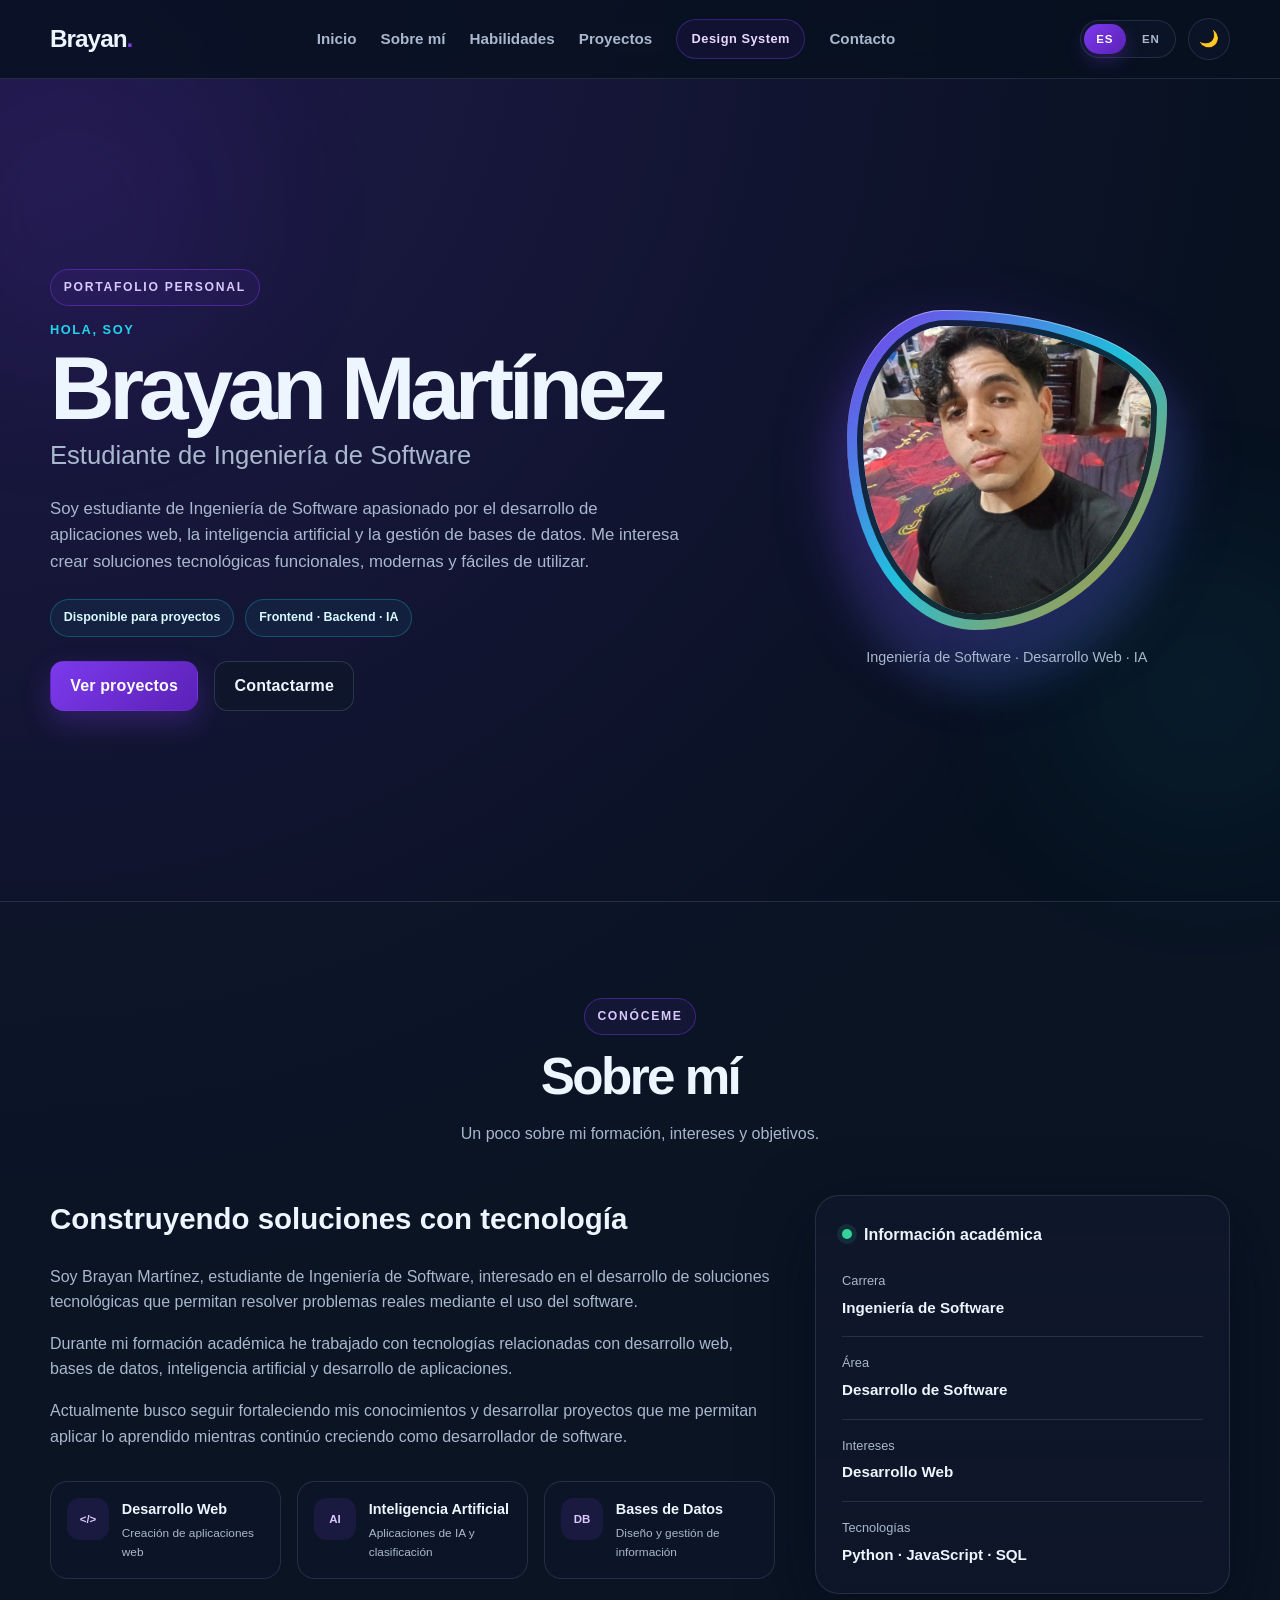
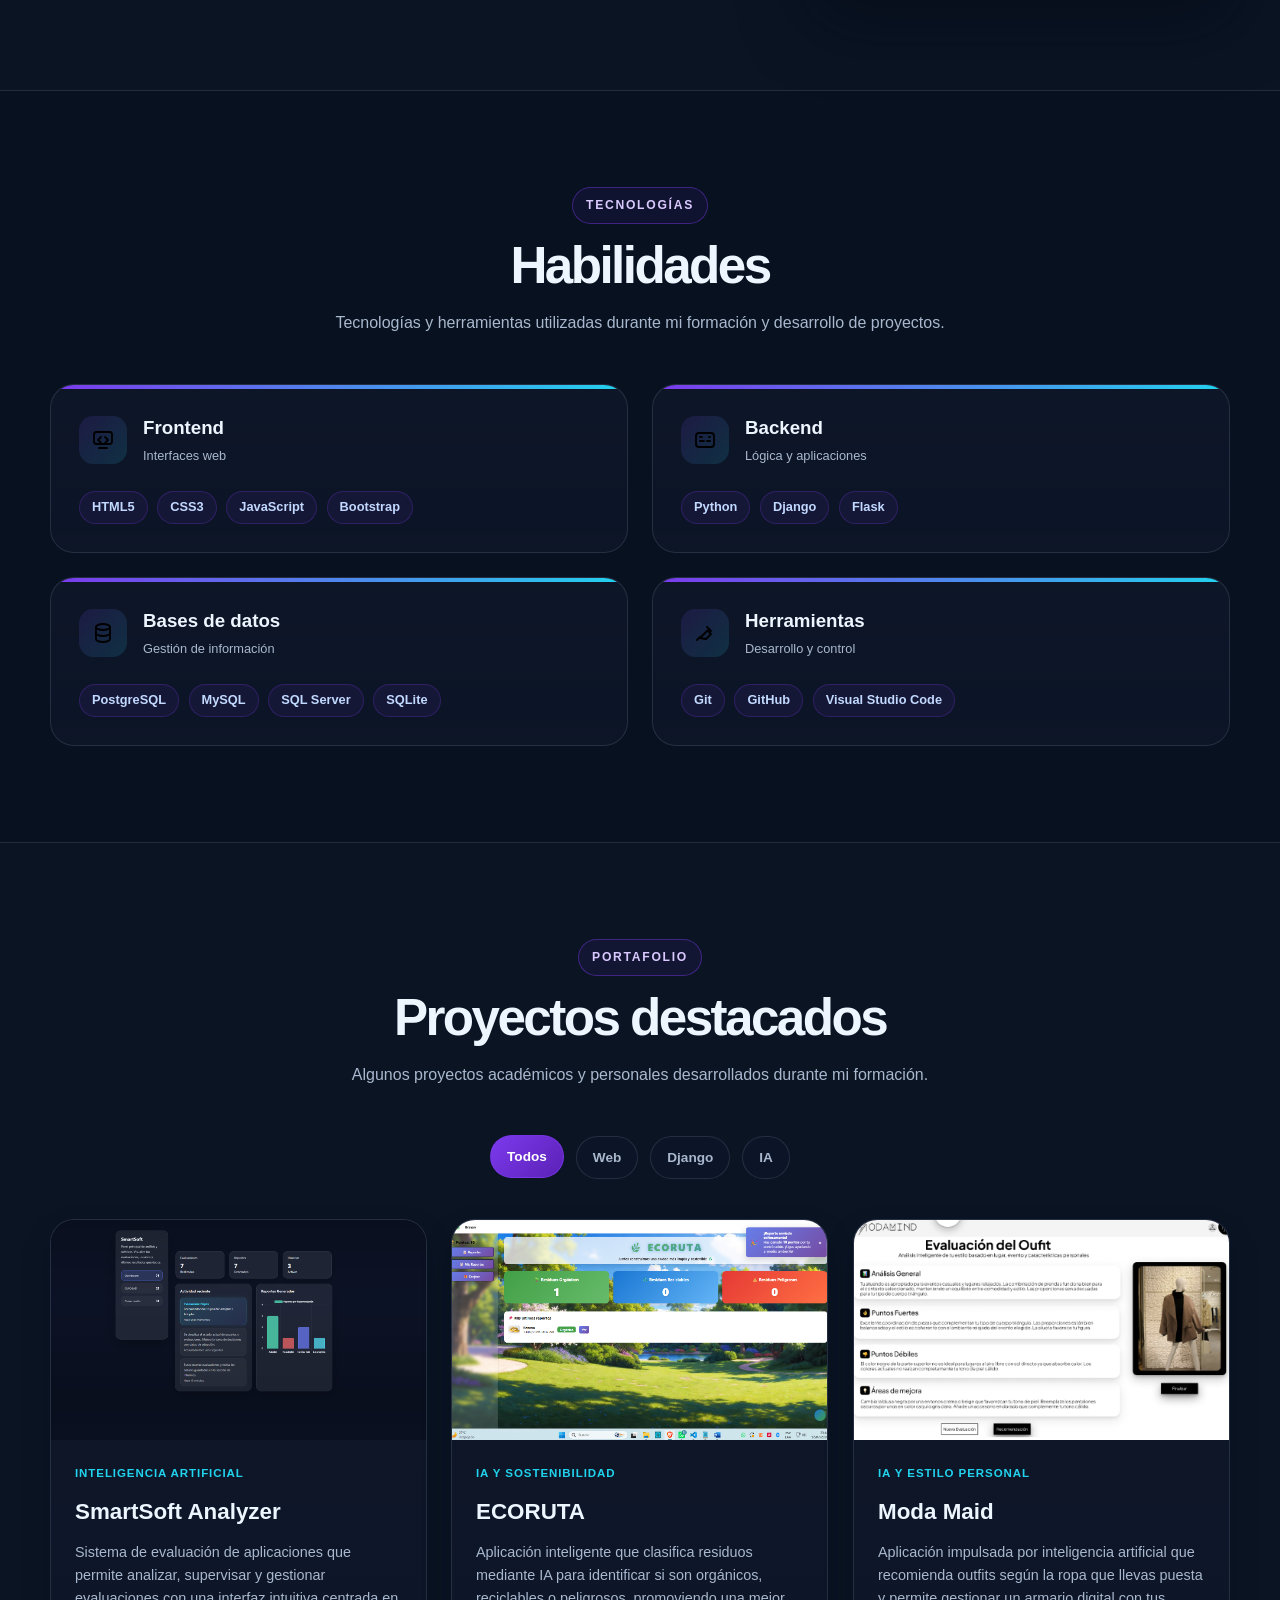
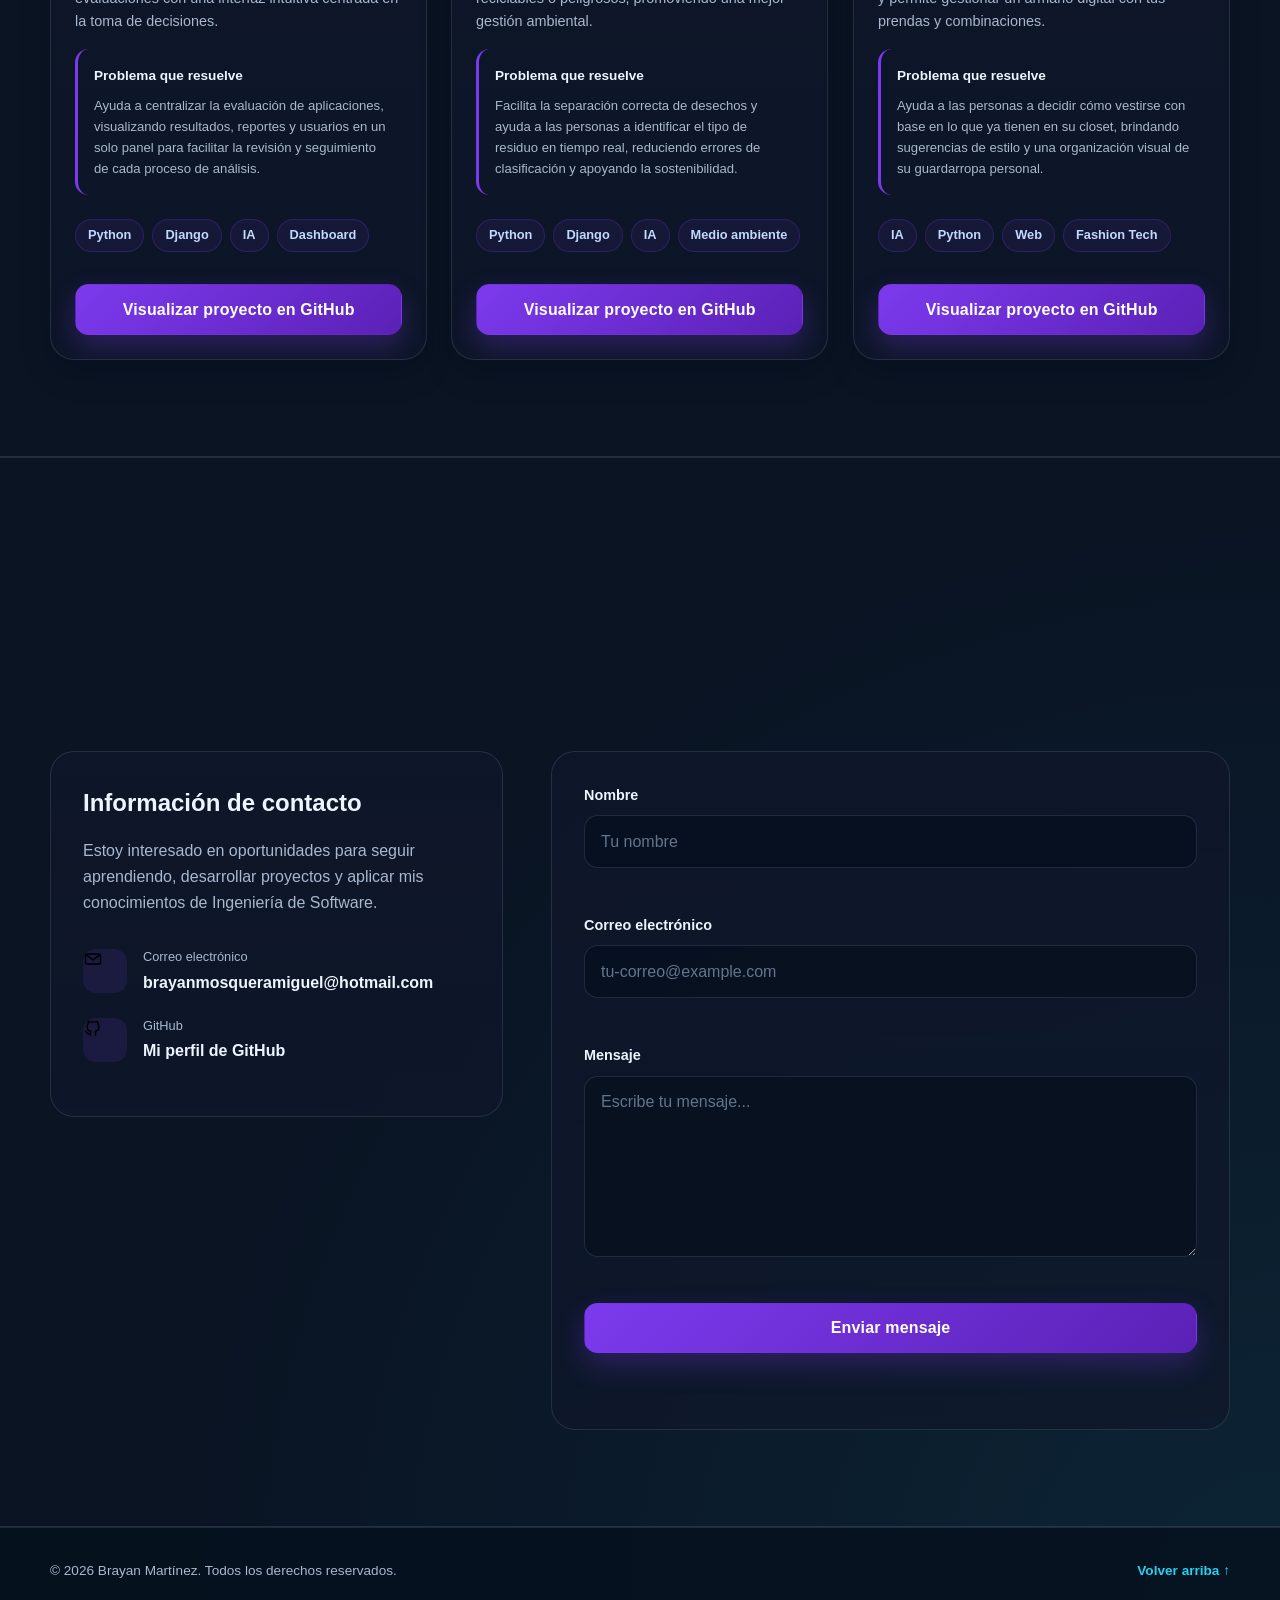
==== commit 983b82e0: "agregacion del desing system" ====
--- a/index.html
+++ b/index.html
@@ -77,6 +77,18 @@
                     </li>
 
                     <li>
+                        <button
+                            id="design-system-toggle"
+                            class="nav-design-toggle"
+                            type="button"
+                            aria-expanded="false"
+                            aria-controls="design-system-panel"
+                        >
+                            Design System
+                        </button>
+                    </li>
+
+                    <li>
                         <a href="#contacto" data-i18n="nav.contact">Contacto</a>
                     </li>
                 </ul>
@@ -1077,6 +1089,163 @@
 
     </main>
 
+    <div id="design-system-panel" class="design-system-panel" aria-hidden="true">
+        <div class="design-system-backdrop" data-close="true"></div>
+
+        <aside class="design-system-card" role="dialog" aria-modal="true" aria-labelledby="design-system-title">
+            <div class="design-system-header">
+                <div>
+                    <span class="section-tag">DESIGN SYSTEM</span>
+                    <h3 id="design-system-title">Sistema de diseño</h3>
+                </div>
+
+                <button id="design-system-close" class="design-system-close" type="button" aria-label="Cerrar panel">
+                    ✕
+                </button>
+            </div>
+
+            <div class="design-system-scroll">
+                <article class="design-block">
+                    <div class="design-block-header">
+                        <h3>Paleta de colores</h3>
+                        <p>Colores principales utilizados en la interfaz.</p>
+                    </div>
+
+                    <div class="color-grid">
+                        <div class="color-card">
+                            <div class="color-preview color-primary"></div>
+                            <strong>Primary</strong>
+                            <span>#2563EB</span>
+                        </div>
+
+                        <div class="color-card">
+                            <div class="color-preview color-primary-dark"></div>
+                            <strong>Primary Dark</strong>
+                            <span>#1D4ED8</span>
+                        </div>
+
+                        <div class="color-card">
+                            <div class="color-preview color-secondary"></div>
+                            <strong>Secondary</strong>
+                            <span>#7C3AED</span>
+                        </div>
+
+                        <div class="color-card">
+                            <div class="color-preview color-background"></div>
+                            <strong>Background</strong>
+                            <span>#0F172A</span>
+                        </div>
+
+                        <div class="color-card">
+                            <div class="color-preview color-surface"></div>
+                            <strong>Surface</strong>
+                            <span>#1E293B</span>
+                        </div>
+
+                        <div class="color-card">
+                            <div class="color-preview color-success"></div>
+                            <strong>Success</strong>
+                            <span>#22C55E</span>
+                        </div>
+                    </div>
+                </article>
+
+                <article class="design-block">
+                    <div class="design-block-header">
+                        <h3>Tipografía</h3>
+                        <p>Jerarquía visual utilizada en el portafolio.</p>
+                    </div>
+
+                    <div class="typography-demo">
+                        <h1>Heading 1</h1>
+                        <h2>Heading 2</h2>
+                        <h3>Heading 3</h3>
+                        <p>Este es un ejemplo de texto normal utilizado para contenido descriptivo.</p>
+                        <p class="text-muted">Este es un texto secundario con menor contraste.</p>
+                        <a href="#contacto">Ejemplo de enlace</a>
+                    </div>
+                </article>
+
+                <article class="design-block">
+                    <div class="design-block-header">
+                        <h3>Escala de espaciado</h3>
+                        <p>Sistema de separación utilizado para mantener consistencia visual.</p>
+                    </div>
+
+                    <div class="spacing-demo">
+                        <div class="spacing-item">
+                            <span>XS</span>
+                            <div class="spacing-box spacing-xs"></div>
+                            <small>0.25rem</small>
+                        </div>
+
+                        <div class="spacing-item">
+                            <span>SM</span>
+                            <div class="spacing-box spacing-sm"></div>
+                            <small>0.5rem</small>
+                        </div>
+
+                        <div class="spacing-item">
+                            <span>MD</span>
+                            <div class="spacing-box spacing-md"></div>
+                            <small>1rem</small>
+                        </div>
+
+                        <div class="spacing-item">
+                            <span>LG</span>
+                            <div class="spacing-box spacing-lg"></div>
+                            <small>2rem</small>
+                        </div>
+
+                        <div class="spacing-item">
+                            <span>XL</span>
+                            <div class="spacing-box spacing-xl"></div>
+                            <small>4rem</small>
+                        </div>
+                    </div>
+                </article>
+
+                <article class="design-block">
+                    <div class="design-block-header">
+                        <h3>Componentes reutilizables</h3>
+                        <p>Componentes utilizados en diferentes partes del portafolio.</p>
+                    </div>
+
+                    <div class="components-demo">
+                        <div class="component-example">
+                            <h4>Botones</h4>
+                            <div class="component-row">
+                                <button class="btn btn-primary" type="button">Botón primario</button>
+                                <button class="btn btn-secondary" type="button">Botón secundario</button>
+                            </div>
+                        </div>
+
+                        <div class="component-example">
+                            <h4>Skill Badge</h4>
+                            <div class="component-row">
+                                <span class="skill-badge">JavaScript</span>
+                                <span class="skill-badge">Python</span>
+                                <span class="skill-badge">Django</span>
+                            </div>
+                        </div>
+
+                        <div class="component-example">
+                            <h4>Input</h4>
+                            <label for="demo-input">Nombre</label>
+                            <input type="text" id="demo-input" placeholder="Escribe tu nombre" />
+                        </div>
+
+                        <div class="component-example">
+                            <h4>Textarea</h4>
+                            <label for="demo-textarea">Mensaje</label>
+                            <textarea id="demo-textarea" rows="4" placeholder="Escribe un mensaje"></textarea>
+                        </div>
+                    </div>
+                </article>
+            </div>
+        </aside>
+    </div>
+
     <footer class="footer">
 
         <div class="container footer-content">
--- a/css/styles.css
+++ b/css/styles.css
@@ -93,6 +93,24 @@
 }
 .nav-list a:hover { color: var(--text); }
 .nav-list a:hover::after { width: 100%; }
+.nav-design-toggle {
+  border: 1px solid rgba(124,58,237,0.35);
+  border-radius: 999px;
+  padding: 0.52rem 0.9rem;
+  background: rgba(124,58,237,0.08);
+  color: #e9d9ff;
+  font-size: 0.8rem;
+  font-weight: 800;
+  letter-spacing: 0.04em;
+  transition: transform 0.28s ease, border-color 0.28s ease, background-color 0.28s ease;
+}
+.nav-design-toggle:hover,
+.nav-design-toggle[aria-expanded="true"] {
+  background: linear-gradient(135deg, var(--primary), var(--primary-strong));
+  border-color: rgba(124,58,237,0.85);
+  color: #fff;
+  transform: translateY(-1px);
+}
 .menu-toggle { display: none; border: 0; background: transparent; color: var(--text); font-size: 1.5rem; }
 .toolbar-actions {
   display: flex; align-items: center; gap: 0.75rem;
@@ -308,6 +326,65 @@
 .footer a { color: var(--secondary); font-size: 0.85rem; font-weight: 700; }
 .footer a:hover { text-decoration: underline; }
 
+.design-system-panel {
+  position: fixed;
+  inset: 0;
+  display: grid;
+  place-items: center;
+  opacity: 0;
+  visibility: hidden;
+  pointer-events: none;
+  z-index: 1200;
+  transition: opacity 0.25s ease, visibility 0.25s ease;
+}
+.design-system-panel.active {
+  opacity: 1;
+  visibility: visible;
+  pointer-events: auto;
+}
+.design-system-backdrop {
+  position: absolute;
+  inset: 0;
+  background: rgba(2, 6, 23, 0.72);
+  backdrop-filter: blur(5px);
+}
+.design-system-card {
+  position: relative;
+  width: min(900px, calc(100% - 2rem));
+  max-height: 80vh;
+  background: linear-gradient(180deg, rgba(15,23,42,0.98), rgba(15,23,42,0.95));
+  border: 1px solid var(--border);
+  border-radius: var(--radius-lg);
+  box-shadow: var(--shadow);
+  overflow: hidden;
+}
+.design-system-header {
+  display: flex;
+  align-items: center;
+  justify-content: space-between;
+  gap: 1rem;
+  padding: 1.25rem 1.5rem 1rem;
+  border-bottom: 1px solid var(--border);
+  background: rgba(124,58,237,0.08);
+}
+.design-system-header h3 {
+  margin: 0;
+  font-size: clamp(1.5rem, 2vw, 2rem);
+}
+.design-system-close {
+  width: 42px;
+  height: 42px;
+  border: 1px solid var(--border);
+  border-radius: 50%;
+  background: rgba(15, 23, 42, 0.7);
+  color: var(--text);
+  font-size: 1.2rem;
+}
+.design-system-scroll {
+  max-height: calc(80vh - 92px);
+  overflow-y: auto;
+  padding: 1.25rem 1.5rem 1.5rem;
+}
 .back-to-top {
   position: fixed; right: 1.5rem; bottom: 1.5rem; width: 46px; height: 46px; display: grid; place-items: center; border: 0;
   border-radius: 50%; background: linear-gradient(135deg, var(--primary), var(--secondary)); color: white; font-size: 1.25rem; opacity: 0; visibility: hidden; transform: translateY(20px); transition: opacity 0.28s ease, visibility 0.28s ease, transform 0.28s ease; z-index: 1000; box-shadow: 0 18px 35px rgba(124, 58, 237, 0.28);
@@ -322,6 +399,16 @@
 body.light-theme .section-alt { background: rgba(248,250,252,0.8); }
 body.light-theme .nav-list a { color: var(--muted); }
 body.light-theme .nav-list a:hover { color: var(--text); }
+body.light-theme .nav-design-toggle {
+  background: rgba(124,58,237,0.06);
+  border-color: rgba(124,58,237,0.2);
+  color: #4c1d95;
+}
+body.light-theme .nav-design-toggle:hover,
+body.light-theme .nav-design-toggle[aria-expanded="true"] {
+  background: linear-gradient(135deg, var(--primary), var(--primary-strong));
+  color: #fff;
+}
 body.light-theme .section-tag,
 body.light-theme .hero-meta span,
 body.light-theme .skill-badge,
@@ -335,6 +422,7 @@
 body.light-theme .skill-category,
 body.light-theme .project-card,
 body.light-theme .design-block,
+body.light-theme .design-system-card,
 body.light-theme .contact-info,
 body.light-theme .contact-form-wrapper,
 body.light-theme .about-card,
@@ -345,6 +433,13 @@
 body.light-theme .theme-toggle,
 body.light-theme .lang-switch {
   background: rgba(255,255,255,0.94); color: var(--text); box-shadow: 0 10px 30px rgba(15, 23, 42, 0.06);
+}
+body.light-theme .design-system-backdrop { background: rgba(15, 23, 42, 0.38); }
+body.light-theme .design-system-header { background: rgba(124,58,237,0.06); border-color: rgba(124,58,237,0.16); }
+body.light-theme .design-system-close {
+  background: rgba(255,255,255,0.9);
+  border-color: rgba(148,163,184,0.35);
+  color: var(--text);
 }
 body.light-theme .project-problem { border-left-color: #7c3aed; }
 body.light-theme .btn-secondary { background: rgba(255,255,255,0.9); color: var(--text); }
